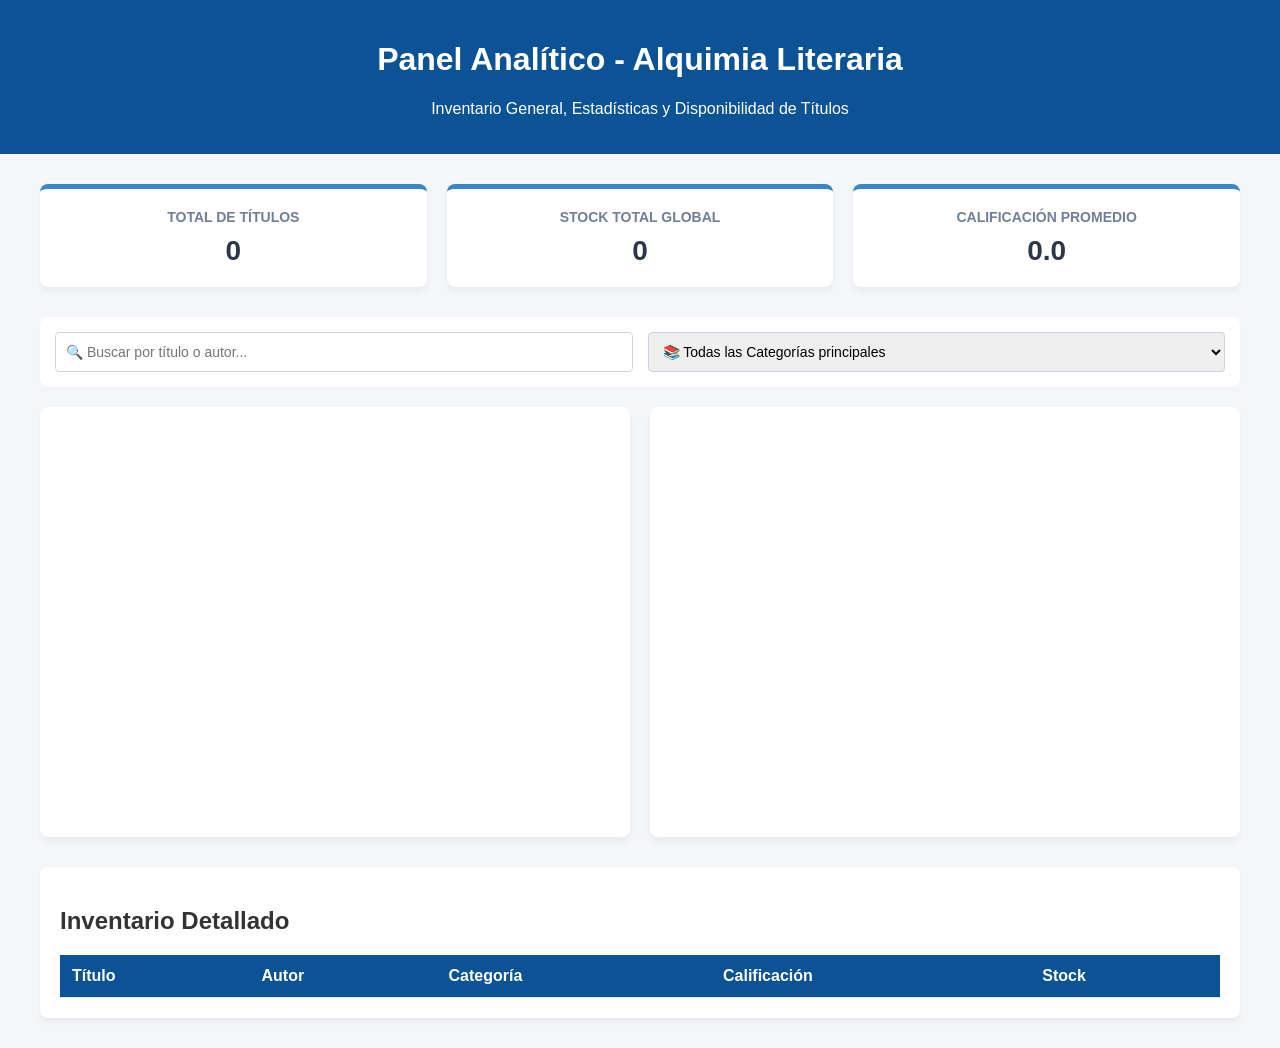
==== docs/index.html @ 5551b35f "migracion de archivos a docs" ====
<!DOCTYPE html>
<html lang="es">
<head>
    <meta charset="UTF-8">
    <meta name="viewport" content="width=device-width, initial-scale=1.0">
    <title>Dashboard - Alquimia Literaria</title>
    <style>
        body { font-family: 'Segoe UI', Arial, sans-serif; margin: 0; padding: 0; background-color: #f4f6f9; color: #333; }
        header { background-color: #0b5394; color: white; padding: 20px 40px; text-align: center; }
        main { max-width: 1200px; margin: 30px auto; padding: 0 20px; }
        .grid-kpis { display: flex; gap: 20px; margin-bottom: 30px; }
        .kpi-card { flex: 1; background: white; padding: 20px; border-radius: 8px; text-align: center; box-shadow: 0 4px 6px rgba(0,0,0,0.05); border-top: 5px solid #3d85c6; }
        .kpi-card h3 { margin: 0; font-size: 14px; color: #718096; text-transform: uppercase; }
        .kpi-card p { margin: 10px 0 0 0; font-size: 28px; font-weight: bold; color: #2d3748; }
        .controles { background: white; padding: 15px; border-radius: 8px; margin-bottom: 20px; display: flex; gap: 15px; box-shadow: 0 2px 4px rgba(0,0,0,0.02); }
        .controles input, .controles select { padding: 10px; border: 1px solid #cbd5e0; border-radius: 4px; font-size: 14px; flex: 1; }
        .grid-graficos { display: flex; gap: 20px; margin-bottom: 30px; }
        .grafico-contenedor { flex: 1; background: white; padding: 15px; border-radius: 8px; box-shadow: 0 4px 6px rgba(0,0,0,0.05); min-height: 400px; }
        .tabla-contenedor { background: white; padding: 20px; border-radius: 8px; box-shadow: 0 4px 6px rgba(0,0,0,0.05); max-height: 500px; overflow-y: auto; }
        table { width: 100%; border-collapse: collapse; text-align: left; }
        th, td { padding: 12px; border-bottom: 1px solid #e2e8f0; }
        th { background-color: #0b5394; color: white; font-weight: bold; position: sticky; top: 0; cursor: pointer; }
        tr:hover { background-color: #f7fafc; }
        .rating { color: #f6ad55; font-weight: bold; }
    </style>
    <script src="https://cdn.plot.ly/plotly-2.24.1.min.js"></script>
</head>
<body>

    <header>
        <h1>Panel Analítico - Alquimia Literaria</h1>
        <p>Inventario General, Estadísticas y Disponibilidad de Títulos</p>
    </header>

    <main>
        <section class="grid-kpis">
            <div class="kpi-card">
                <h3>Total de Títulos</h3>
                <p id="kpi-titulos">0</p>
            </div>
            <div class="kpi-card">
                <h3>Stock Total Global</h3>
                <p id="kpi-stock">0</p>
            </div>
            <div class="kpi-card">
                <h3>Calificación Promedio</h3>
                <p id="kpi-promedio">0.0</p>
            </div>
        </section>

        <section class="controles">
            <input type="text" id="buscador" placeholder="🔍 Buscar por título o autor...">
            <select id="filtro-categoria">
                <option value="TODAS">📚 Todas las Categorías principales</option>
                </select>
        </section>

        <section class="grid-graficos">
            <div class="grafico-contenedor" id="grafico-barras"></div>
            <div class="grafico-contenedor" id="grafico-torta"></div>
        </section>

        <section class="tabla-contenedor">
            <h2>Inventario Detallado</h2>
            <table>
                <thead>
                    <tr>
                        <th id="th-titulo">Título</th>
                        <th id="th-autor">Autor</th>
                        <th id="th-categoria">Categoría</th>
                        <th id="th-calificacion">Calificación</th>
                        <th id="th-stock">Stock</th>
                    </tr>
                </thead>
                <tbody id="cuerpo-tabla">
                    </tbody>
            </table>
        </section>
    </main>

    <script src="app.js"></script>
</body>
</html>
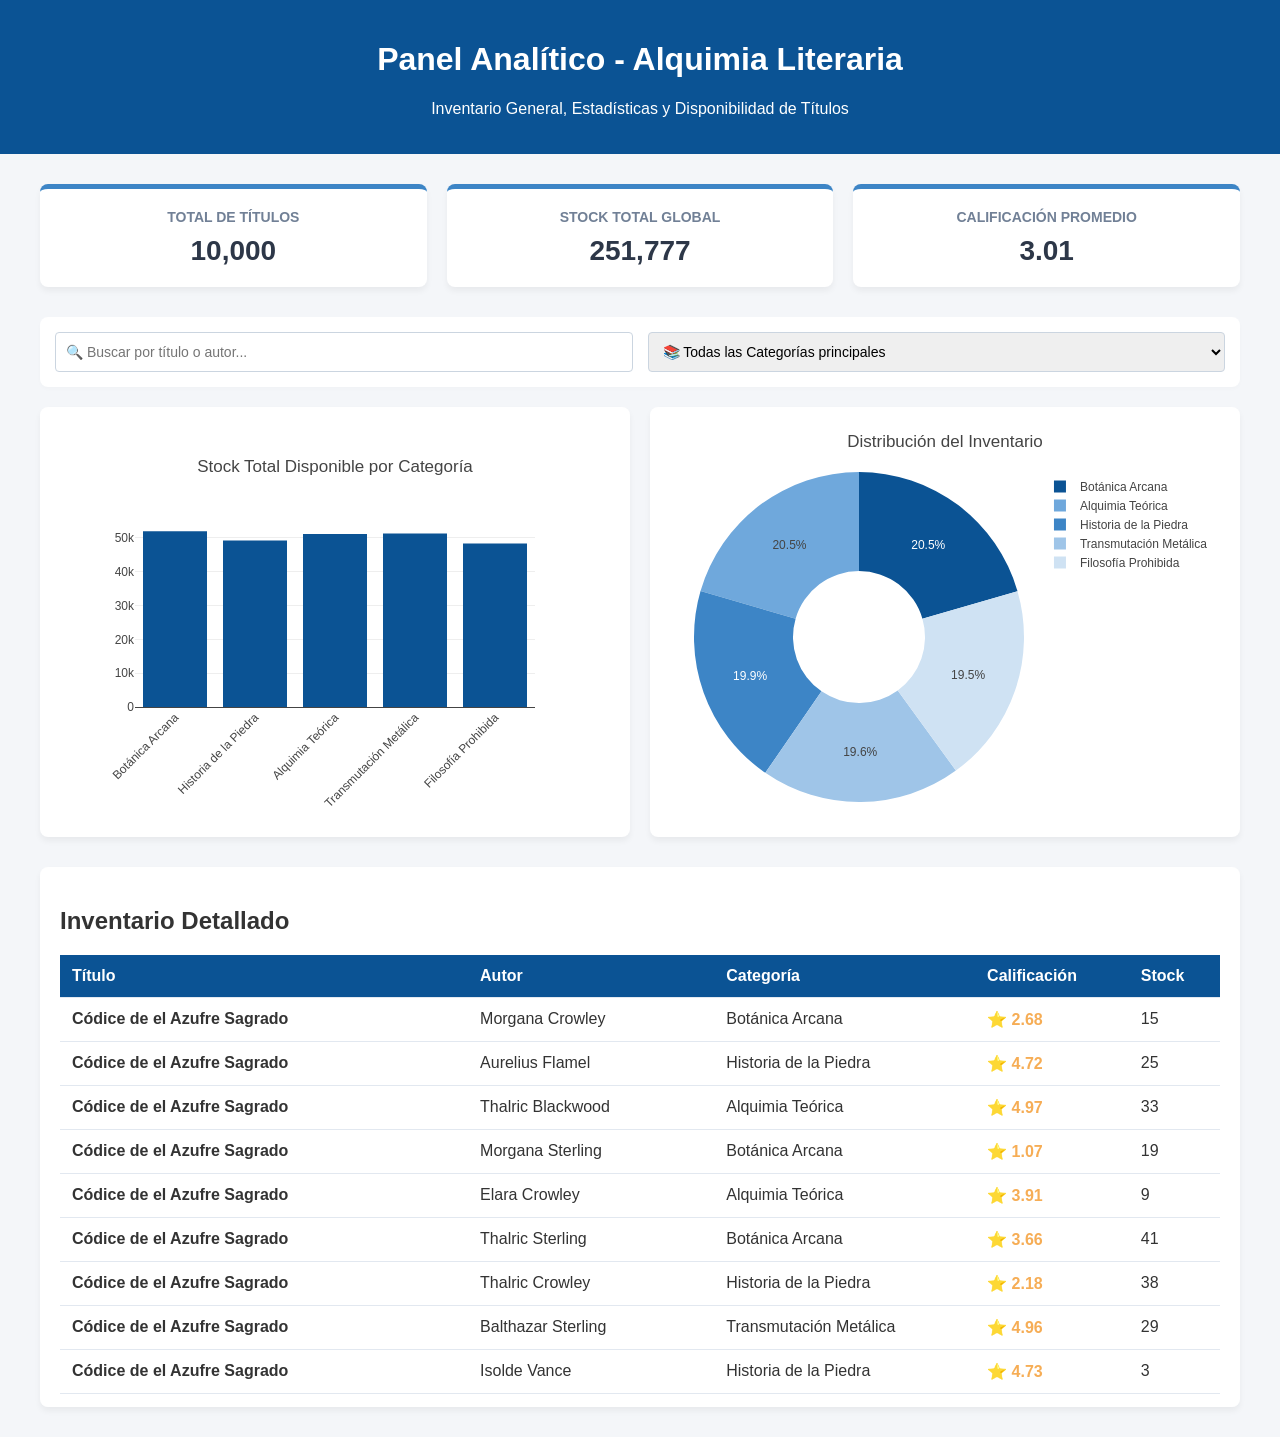
==== commit 32f40f1c: "cambio de rutas" ====
--- a/docs/index.html
+++ b/docs/index.html
@@ -78,6 +78,6 @@
         </section>
     </main>
 
-    <script src="app.js"></script>
+    <script src="App.js"></script>
 </body>
 </html>
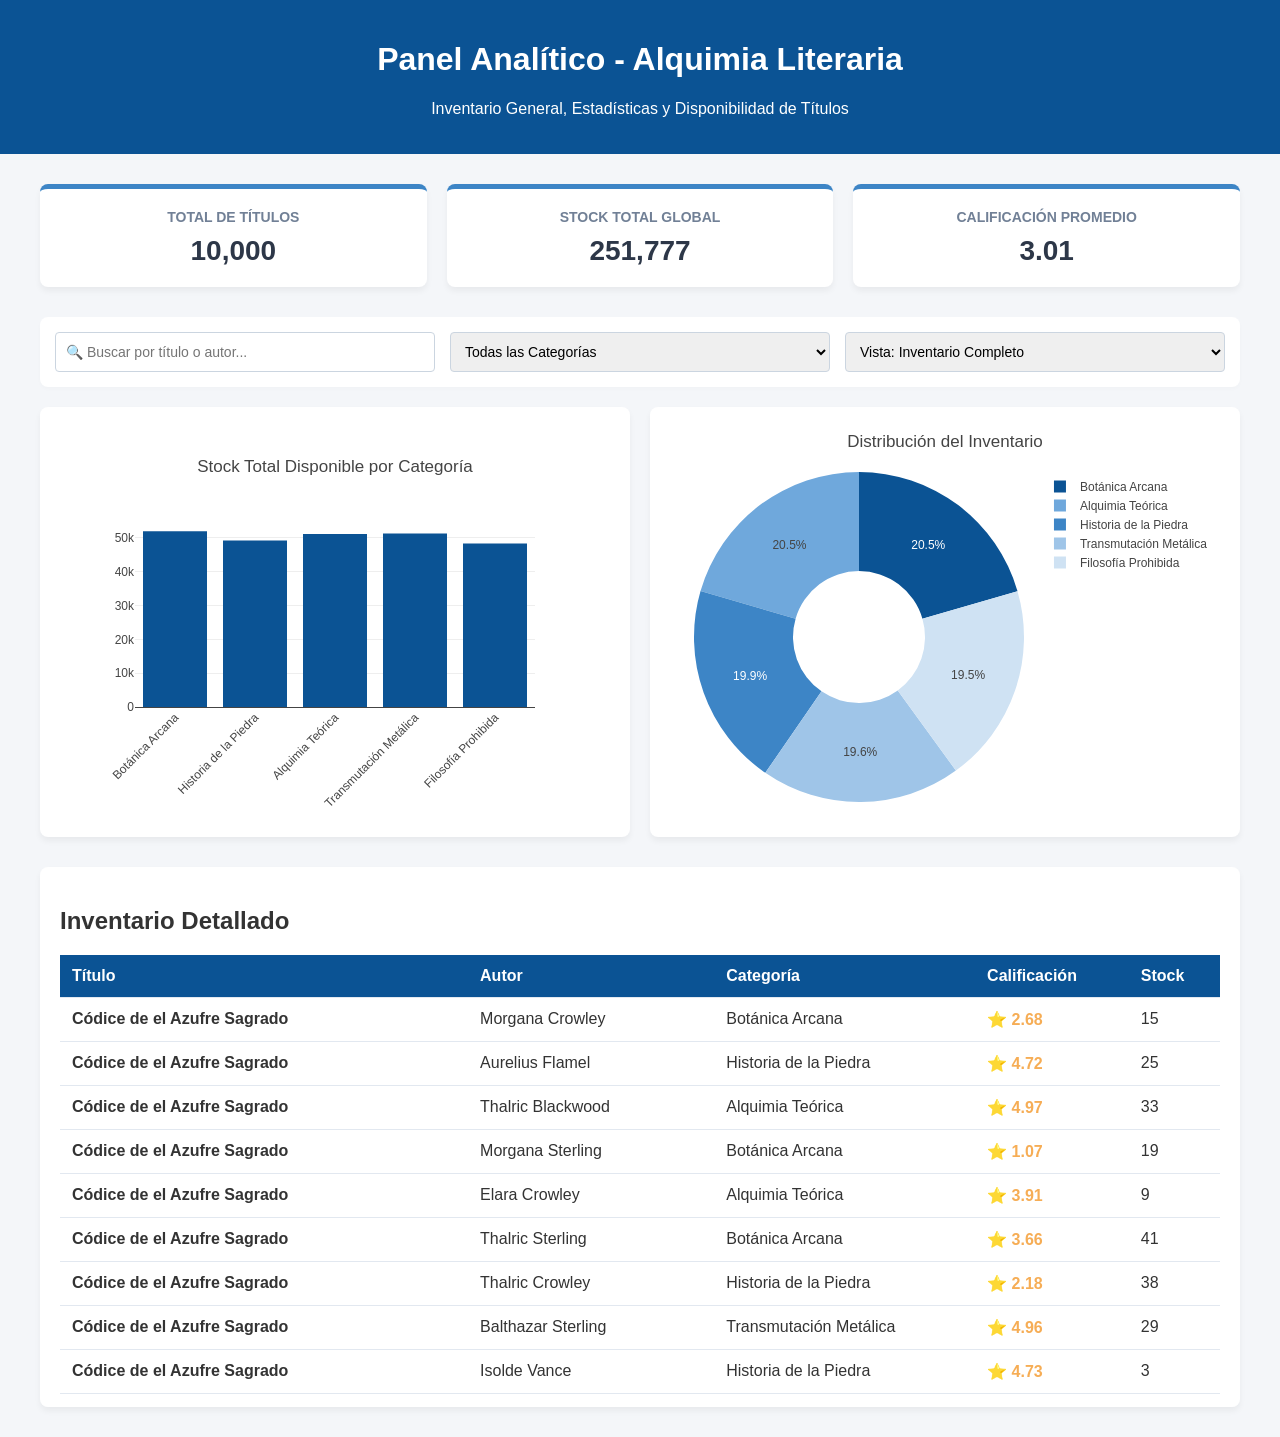
==== commit a8d1b7b2: "analisis de negocio menu desplegable" ====
--- a/docs/index.html
+++ b/docs/index.html
@@ -48,12 +48,18 @@
             </div>
         </section>
 
-        <section class="controles">
-            <input type="text" id="buscador" placeholder="🔍 Buscar por título o autor...">
-            <select id="filtro-categoria">
-                <option value="TODAS">📚 Todas las Categorías principales</option>
-                </select>
-        </section>
+<section class="controles">
+    <input type="text" id="buscador" placeholder="🔍 Buscar por título o autor...">
+    <select id="filtro-categoria">
+        <option value="TODAS"> Todas las Categorías</option>
+    </select>
+    <select id="filtro-analitico">
+        <option value="NORMAL">Vista: Inventario Completo</option>
+        <option value="TOP_RATING"> Mejores Calificados (>4.0)</option>
+        <option value="MAX_STOCK"> Mayor Stock Disponible</option>
+        <option value="PREDOMINANTE"> Categoría con más títulos</option>
+    </select>
+</section>
 
         <section class="grid-graficos">
             <div class="grafico-contenedor" id="grafico-barras"></div>
